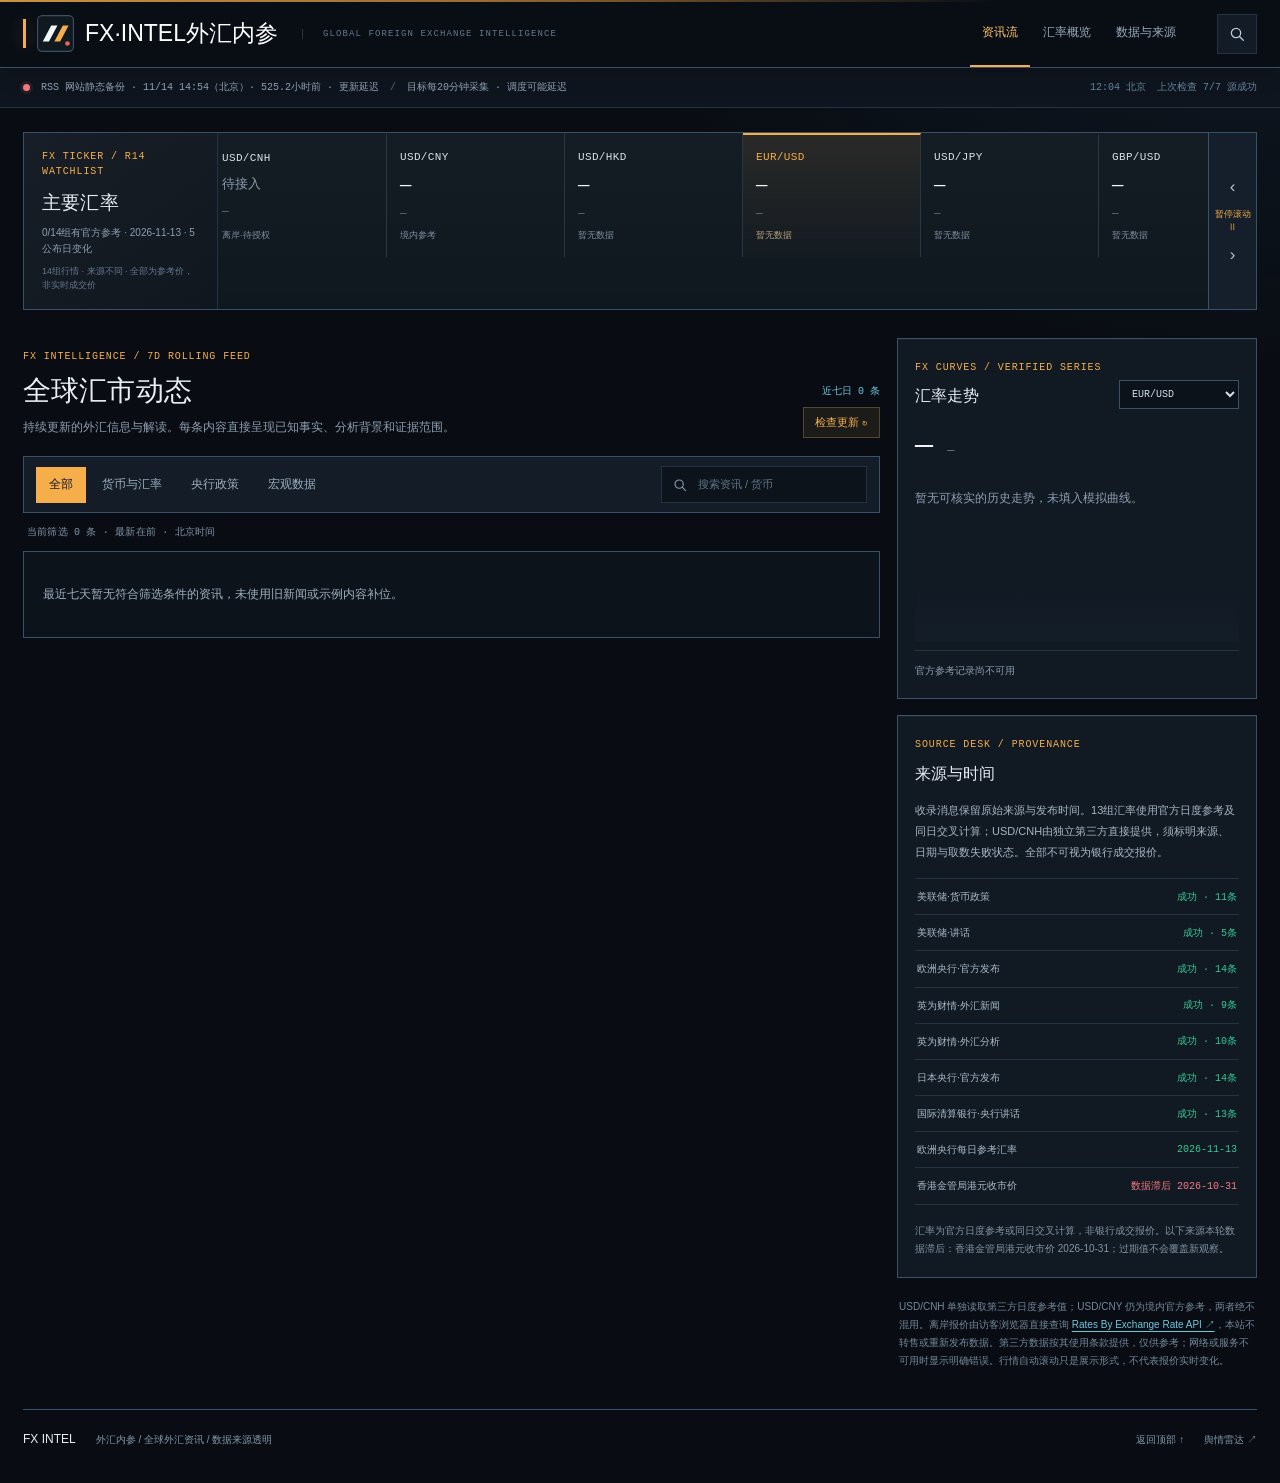
==== Fx/index.html @ 285aa1d3 "feat(Fx): mount FX INTEL vector logo and credit direct CNH provider in UI" ====
<!doctype html>
<html lang="zh-CN">
<head>
<meta charset="utf-8">
<meta name="viewport" content="width=device-width, initial-scale=1">
<meta name="theme-color" content="#090d13">
<meta name="description" content="外汇内参：最近七天全球汇市资讯、官方汇率参考数据与中文市场解读。">
<title>外汇内参｜全球汇市资讯与解读</title>
<link rel="icon" type="image/svg+xml" href="./assets/fx-intel-mark.svg">
<link rel="stylesheet" href="./style.css?v=20261114-logo-cnh">
<script src="./app.js?v=20261114-logo-cnh" defer></script>
</head>
<body>
<a class="skip-link" href="#latest-news">跳转到资讯流</a>
<header class="site-header" id="top">
  <div class="shell header-layout">
    <a class="site-name brand-lockup" href="./" aria-label="FX INTEL 外汇内参首页">
      <img class="brand-symbol" src="./assets/fx-intel-mark.svg" alt="" width="37" height="37">
      <span class="brand-words"><span class="brand-english">FX<span class="brand-signal" aria-hidden="true">·</span>INTEL</span><span class="brand-chinese">外汇内参</span></span>
    </a>
    <span class="header-description">GLOBAL FOREIGN EXCHANGE INTELLIGENCE</span>
    <nav class="site-nav" aria-label="网站导航">
      <a href="#latest-news" class="nav-current">资讯流</a>
      <a href="#market-overview">汇率概览</a>
      <a href="#market-chart">数据与来源</a>
    </nav>
    <button class="icon-search" id="header-search" type="button" title="搜索资讯" aria-label="搜索资讯"><svg viewBox="0 0 24 24" aria-hidden="true"><circle cx="10.7" cy="10.7" r="6.2"></circle><path d="m15.3 15.3 5.1 5.1"></path></svg></button>
  </div>
</header>
<div class="status-line">
  <div class="shell status-layout">
    <div><span class="status-light" id="status-light"></span><span id="latest-update">正在获取资讯更新时间</span><span class="status-divider">/</span><span>目标每20分钟采集 · 调度可能延迟</span></div>
    <div class="status-time"><span id="beijing-clock">北京时间</span><span id="source-health">信源检测中</span></div>
  </div>
</div>

<main class="shell">
  <section class="market-overview" id="market-overview" aria-label="14组货币对参考行情，包括第三方离岸人民币日度数据">
    <div class="market-title">
      <div class="section-kicker">FX TICKER / R14 WATCHLIST</div>
      <div class="market-title-row"><h2>主要汇率</h2><span id="market-updated">读取官方公布日…</span></div>
      <small class="market-disclaimer">14组行情 · 来源不同 · 全部为参考价，非实时成交价</small>
    </div>
    <div class="ticker-area">
      <div id="market-viewport" class="market-viewport" tabindex="0" role="region" aria-label="可横向滚动的14组外汇参考行情，鼠标悬停会暂停">
        <div id="market-grid" class="market-strip" aria-live="off"><div class="loading">正在读取有来源的汇率数据…</div></div>
      </div>
      <div class="ticker-controls" role="group" aria-label="行情滚动控制">
        <button id="ticker-prev" type="button" aria-label="向左查看前面的货币对" title="向左滚动">‹</button>
        <button id="ticker-toggle" type="button" aria-pressed="false">暂停滚动 Ⅱ</button>
        <button id="ticker-next" type="button" aria-label="向右查看更多货币对" title="向右滚动">›</button>
      </div>
    </div>
  </section>

  <div class="page-grid">
    <section class="feed-column" id="latest-news">
      <div class="feed-heading">
        <div>
          <span class="section-kicker">FX INTELLIGENCE / 7D ROLLING FEED</span>
          <h1>全球汇市动态</h1>
          <p>持续更新的外汇信息与解读。每条内容直接呈现已知事实、分析背景和证据范围。</p>
        </div>
        <div class="feed-live"><span id="article-count">加载中</span><button id="refresh-data" type="button">检查更新 <span aria-hidden="true">↻</span></button></div>
      </div>

      <div class="filter-row">
        <div class="filters" role="group" aria-label="资讯分类">
          <button class="filter active" type="button" data-filter="all" aria-pressed="true">全部</button>
          <button class="filter" type="button" data-filter="currency" aria-pressed="false">货币与汇率</button>
          <button class="filter" type="button" data-filter="policy" aria-pressed="false">央行政策</button>
          <button class="filter" type="button" data-filter="macro" aria-pressed="false">宏观数据</button>
        </div>
        <label class="search-field"><svg viewBox="0 0 24 24" aria-hidden="true"><circle cx="10.7" cy="10.7" r="6.2"></circle><path d="m15.3 15.3 5.1 5.1"></path></svg><input type="search" id="search" placeholder="搜索资讯 / 货币" aria-label="搜索最近七天资讯"></label>
      </div>

      <div class="feed-status" id="feed-status">最近七天 · 北京时间 · 最新在前</div>
      <div id="stream" class="news-stream" aria-live="polite"><p class="loading">资讯正在载入…</p></div>
      <div class="load-more-wrap"><button id="load-more" type="button" hidden>继续阅读 ↓</button></div>
    </section>

    <aside class="data-column" aria-label="汇率数据与信源核验">
      <section class="rail-section" id="market-chart">
        <div class="rail-heading"><div><span class="section-kicker">FX CURVES / VERIFIED SERIES</span><h2>汇率走势</h2></div><label><span class="sr-only">选择观察货币对</span><select id="chart-select" aria-label="选择观察货币对"><option value="EUR/USD">EUR/USD</option><option value="USD/CNH">USD/CNH · 第三方日度参考</option><option value="USD/CNY">USD/CNY · 境内</option><option value="USD/HKD">USD/HKD</option><option value="USD/JPY">USD/JPY</option><option value="GBP/USD">GBP/USD</option><option value="AUD/USD">AUD/USD</option><option value="NZD/USD">NZD/USD</option><option value="USD/CAD">USD/CAD</option><option value="USD/CHF">USD/CHF</option><option value="USD/SGD">USD/SGD</option><option value="EUR/GBP">EUR/GBP</option><option value="EUR/JPY">EUR/JPY</option><option value="EUR/CHF">EUR/CHF</option></select></label></div>
        <div class="chart-primary"><strong id="chart-value">—</strong><span id="chart-change">—</span></div>
        <div id="detail-chart" class="detail-chart" aria-label="已核验来源的汇率历史观察曲线"><p class="loading">正在读取历史记录…</p></div>
        <div id="chart-note" class="chart-note">官方工作日参考汇率 · 非实时报价</div>
      </section>
      <section class="rail-section" id="source-desk">
        <div class="rail-heading"><div><span class="section-kicker">SOURCE DESK / PROVENANCE</span><h2>来源与时间</h2></div></div>
        <p class="source-description">收录消息保留原始来源与发布时间。13组汇率使用官方日度参考及同日交叉计算；USD/CNH由独立第三方直接提供，须标明来源、日期与取数失败状态。全部不可视为银行成交报价。</p>
        <div id="source-list" class="source-list"><p class="loading">正在检查来源…</p></div>
        <div class="source-warning" id="market-warning">数据缺失或过期时直接标明，不填充模拟行情。</div>
      </section>
      <div class="rail-footnote">USD/CNH 单独读取第三方日度参考值；USD/CNY 仍为境内官方参考，两者绝不混用。离岸报价由访客浏览器直接查询 <a href="https://www.exchangerate-api.com" target="_blank" rel="noopener noreferrer">Rates By Exchange Rate API ↗</a>，本站不转售或重新发布数据。第三方数据按其使用条款提供，仅供参考；网络或服务不可用时显示明确错误。行情自动滚动只是展示形式，不代表报价实时变化。</div>
    </aside>
  </div>

  <footer class="footer">
    <div><strong>FX INTEL</strong><span>外汇内参 / 全球外汇资讯 / 数据来源透明</span></div>
    <div><a href="#top">返回顶部 ↑</a><a href="../radar/">舆情雷达 ↗</a></div>
  </footer>
</main>
</body>
</html>
---- Fx/style.css ----
/* FX Intelligence / dark financial workstation — precision, restrained amber, cool cyan.
   No serif typography. Quotes/news always bound to real sourced data. */
:root{
 --bg:#090d13;--bg2:#0d131b;--surface:#101821;--surface2:#15202b;
 --surface-hover:#192633;--ink:#e4edf4;--sub:#bdcbd8;--muted:#8d9eb0;
 --faint:#64778d;--line:#243344;--strong-line:#385068;
 --amber:#f5ae4a;--amber-bright:#ffc16b;--amber-fade:rgba(245,174,74,.10);
 --cyan:#6dc7dd;--up:#36c996;--down:#f47a81;
 --font:"PingFang SC","Hiragino Sans GB","Noto Sans SC","Source Han Sans SC","Microsoft YaHei",Arial,sans-serif;
 --mono:ui-monospace,SFMono-Regular,Menlo,Consolas,"Liberation Mono",monospace;
 font:400 13px/1.72 var(--font);color:var(--ink);background:var(--bg);color-scheme:dark;
 -webkit-font-smoothing:antialiased;text-rendering:optimizeLegibility;
}
*{box-sizing:border-box}html{scroll-behavior:smooth;scroll-padding-top:100px}
body{margin:0;background:radial-gradient(ellipse 65% 520px at 100% -40px,rgba(31,54,77,.26),transparent 78%),var(--bg);min-height:100vh}
a{text-decoration:none;color:inherit}a:hover{color:var(--amber)}
button,input,select{font:inherit;color:inherit}button{cursor:pointer}
a:focus-visible,button:focus-visible,input:focus-visible,select:focus-visible{outline:2px solid var(--amber);outline-offset:3px}
svg{display:block}.sr-only{position:absolute;width:1px;height:1px;margin:-1px;padding:0;overflow:hidden;clip:rect(0,0,0,0);white-space:nowrap;border:0}
.skip-link{position:absolute;left:12px;top:-100px;background:var(--amber);color:#0a0d12;padding:9px 14px;z-index:200}.skip-link:focus{top:8px}
.shell{max-width:1580px;margin:0 auto;padding:0 32px}
.site-header{position:sticky;top:0;z-index:45;background:rgba(10,15,22,.98);border-bottom:1px solid var(--strong-line);box-shadow:0 4px 24px rgba(0,0,0,.2);backdrop-filter:blur(12px)}
.site-header:before{content:"";height:2px;position:absolute;left:0;right:0;top:0;background:linear-gradient(90deg,var(--amber),#b97f39 38%,transparent 78%);opacity:.82}
.header-layout{display:flex;align-items:center;gap:24px;min-height:67px}
.site-name{display:flex;align-items:center;gap:11px;white-space:nowrap;font-size:23px;line-height:1.15;font-weight:500;letter-spacing:0;color:#fff}
.site-name:before{content:"";display:block;width:3px;height:29px;background:var(--amber);box-shadow:0 0 17px rgba(245,174,74,.32)}
.site-mark{font:400 10px var(--mono);letter-spacing:1.2px;color:var(--amber);margin-left:3px}
.header-description{font:400 10px var(--mono);letter-spacing:1.1px;color:var(--faint);border-left:1px solid var(--line);padding-left:20px;white-space:nowrap}
.site-nav{margin-left:auto;display:flex;align-items:center;align-self:stretch;gap:1px}
.site-nav a{display:flex;align-items:center;align-self:stretch;padding:0 16px;color:#98aabe;font-size:12px;font-weight:400;white-space:nowrap;border-bottom:2px solid transparent;transition:color .15s,background .15s}
.site-nav a:hover{color:var(--amber);background:rgba(255,255,255,.025)}
.site-nav a.nav-current{color:var(--amber-bright);border-bottom-color:var(--amber)}
.icon-search{margin-left:5px;border:1px solid var(--line);background:#121b26;padding:10px;color:var(--sub)}
.icon-search:hover{color:var(--amber);border-color:#725735}
.icon-search svg,.search-field svg{width:18px;height:18px;stroke:currentColor;stroke-width:1.7;fill:none;stroke-linecap:round}
.status-line{background:#0f151e;border-bottom:1px solid var(--line)}
.status-layout{display:flex;align-items:center;justify-content:space-between;gap:16px;min-height:39px;font:400 10px/1.5 var(--mono);color:#91a4b6}
.status-layout>div{display:flex;align-items:center;flex-wrap:wrap;gap:11px}
.status-light{height:7px;width:7px;flex:none;display:inline-block;border-radius:50%;background:#8b948e}
.status-light.good{background:var(--up);box-shadow:0 0 0 3px rgba(54,201,150,.08)}
.status-light.bad{background:var(--down);box-shadow:0 0 0 3px rgba(244,122,129,.09)}
.status-divider{color:#536779}.status-time{color:#6687a1}
/* Quote strip: clean ticker cells instead of marketing cards */
.market-overview{display:grid;grid-template-columns:194px minmax(0,1fr);align-items:stretch;gap:0;
 margin:24px 0 28px;border:1px solid var(--strong-line);
 background:#101720;box-shadow:inset 0 1px rgba(255,255,255,.035)}
.market-title{padding:16px 18px;border-right:1px solid var(--line);
 display:flex;flex-direction:column;justify-content:center;min-width:0;background:linear-gradient(145deg,#171e27,#10171e)}
.section-kicker{font:400 10px/1.5 var(--mono);letter-spacing:.9px;color:var(--amber);text-transform:uppercase}
.market-title-row h2{font-size:19px;font-weight:500;letter-spacing:.2px;margin:8px 0 5px}
.market-title-row span{display:block;color:var(--muted);font:400 10px/1.6 var(--font)}
.market-strip{display:grid;grid-template-columns:repeat(6,minmax(0,1fr));min-width:0}
.market-tile{display:flex;flex-direction:column;justify-content:space-between;align-items:flex-start;gap:10px;min-width:0;min-height:112px;
 text-align:left;border:0;border-right:1px solid var(--line);border-top:2px solid transparent;padding:15px 15px 12px;
 background:transparent;transition:background .18s,border-color .18s}
.market-tile:last-child{border-right:0}
.market-tile:hover{background:var(--surface-hover)}
.market-tile.active{border-top-color:var(--amber);background:linear-gradient(180deg,rgba(245,174,74,.095),rgba(245,174,74,.01))}
.tile-code{font:500 11px var(--mono);color:#bdcfdd;letter-spacing:.35px}
.market-tile.active .tile-code{color:var(--amber)}
.tile-amount{font:500 clamp(16px,1.62vw,21px)/1.1 var(--mono);font-variant-numeric:tabular-nums;letter-spacing:-.7px;color:#f0f5f8;white-space:nowrap}
.tile-bottom{display:flex;width:100%;justify-content:space-between;align-items:center;gap:5px}
.tile-delta{font:500 11px var(--mono);white-space:nowrap}
.tile-spark{height:25px;width:65px;flex:0 1 65px;min-width:0}
.positive{color:var(--up)}.negative{color:var(--down)}.neutral{color:var(--faint)}
.loading{color:var(--muted);padding:16px 0;font-size:12px;margin:0}
/* Content-led main: a single chronological event stream, side rail for distinct data. */
.page-grid{display:grid;grid-template-columns:minmax(0,2.12fr) minmax(290px,.84fr);gap:22px;align-items:start}
.feed-column{min-width:0}
.feed-heading{display:flex;align-items:end;justify-content:space-between;gap:20px;padding:6px 0 18px}
.feed-heading h1{font-weight:450;font-size:28px;letter-spacing:.15px;line-height:1.3;margin:7px 0 8px;color:#e8f0f5}
.feed-heading p{font-size:12px;font-weight:350;max-width:660px;line-height:1.75;color:var(--muted);margin:0}
.feed-live{display:flex;flex-direction:column;align-items:flex-end;gap:9px;flex:none;color:#8da0b1;font:400 10px var(--mono)}
.feed-live #article-count{color:var(--cyan)}
.feed-live button{font:400 11px var(--font);color:var(--amber);border:1px solid #544431;background:#1b1b1a;padding:7px 11px}
.feed-live button:hover{border-color:var(--amber);background:#2a251d}
.filter-row{display:flex;align-items:center;justify-content:space-between;flex-wrap:wrap;gap:12px;
 padding:9px 12px;border:1px solid var(--strong-line);background:#131c27}
.filters{display:flex;align-items:center;gap:3px;flex-wrap:wrap}
.filters button{border:1px solid transparent;background:none;color:#9dafbf;font-size:11.5px;padding:7px 12px}
.filters button:hover{color:var(--amber);background:#1c2834}
.filters button.active{background:var(--amber);color:#11151b;border-color:var(--amber);font-weight:500}
.search-field{display:flex;align-items:center;gap:8px;min-width:178px;max-width:254px;padding:7px 10px;
 background:#0c131b;border:1px solid var(--line);color:#859aaf}
.search-field:focus-within{border-color:var(--amber)}
.search-field svg{width:16px;height:16px;flex:none}
.search-field input{border:0;background:transparent;color:var(--ink);font-size:11px;min-width:0;width:160px;outline:none}
.search-field input::placeholder{color:#627589}
.feed-status{font:400 10px var(--mono);letter-spacing:.2px;color:#7f93a7;padding:12px 4px}
.news-stream{border:1px solid var(--strong-line);background:var(--bg2);box-shadow:inset 0 1px rgba(255,255,255,.035)}
.news-date{display:flex;align-items:center;gap:12px;padding:11px 20px 8px;font:500 10px var(--mono);color:var(--amber);
 background:#141d29;border-bottom:1px solid var(--line);letter-spacing:.3px}
.news-date:after{content:"";height:1px;flex:1;background:#344455;opacity:.55}
.news-item{display:grid;grid-template-columns:62px minmax(0,1fr);gap:18px;padding:19px 22px 21px;
 border-bottom:1px solid var(--line);scroll-margin-top:110px;position:relative;transition:background .18s}
.news-item:last-child{border-bottom:0}
.news-item:hover{background:#111c27}
.news-item:before{content:"";position:absolute;left:0;top:0;bottom:0;width:2px;background:transparent}
.news-item:hover:before{background:var(--amber)}
.item-time{font:400 11px var(--mono);color:var(--cyan);padding-top:4px;white-space:nowrap}
.item-time small{display:block;font:400 9px var(--mono);color:#6d8398;margin-top:6px}
.item-main{min-width:0}
.item-byline{display:flex;gap:10px;flex-wrap:wrap;align-items:center;font-size:10px;color:#8e9fb2}
.item-topic{font:500 10px var(--mono);letter-spacing:.2px;color:var(--amber);border-left:2px solid #b9844e;padding-left:8px}
.item-headline{font-size:clamp(16px,1.42vw,18px);line-height:1.55;font-weight:500;letter-spacing:.04px;color:#e7eef5;margin:10px 0 9px}
.item-dek{color:#b6c4d1;font-size:12px;font-weight:350;line-height:1.9;margin:0 0 10px}
.item-analysis{margin:13px 0 5px;padding:13px 15px;background:#13212c;border-left:2px solid #356782;position:relative}
.item-analysis:before{content:"RESEARCH / CONTEXT";display:block;font:400 9px var(--mono);color:var(--cyan);letter-spacing:.7px;margin:0 0 7px}
.item-analysis p{font-size:12px;line-height:1.92;color:#bdcfdb;font-weight:350;margin:0}
.item-analysis p+p{margin-top:8px}
.item-quote{display:flex;align-items:baseline;flex-wrap:wrap;gap:9px;padding:9px 0 2px;
 font-size:10px;color:#8a9eae}
.item-quote .pair{font:500 11px var(--mono);color:var(--cyan)}
.item-quote .rate{font:500 12px var(--mono);color:#e7f0f7}
.item-quote a{color:#a2c8d8;text-decoration:underline;text-decoration-color:#4c6170;text-underline-offset:3px}
.item-quote button,.quote-chart-link{border:0;background:none;padding:0;color:var(--amber);font:400 10px var(--font)}
.item-foot{display:flex;align-items:center;gap:15px;flex-wrap:wrap;margin-top:13px;padding-top:10px;border-top:1px dashed #344352}
.item-foot a,.item-foot button{font-size:10.5px;border:0;background:none;padding:0;color:var(--cyan)}
.item-foot a:hover,.item-foot button:hover{text-decoration:underline}
.proof{color:#768ba0;font-size:10px;margin-right:auto}
.proof.checked{color:var(--up)}
.proof-brief{background:#1a2631;border:1px solid #2b4457;margin-top:11px;padding:12px 14px;font-size:11px;color:#b7c8d4;line-height:1.88}
.proof-brief p{margin:0 0 8px}.proof-brief p:last-child{margin-bottom:0}
.proof-brief a{color:var(--amber);text-decoration:underline}
.claims{padding:11px 13px;background:#172630;border-left:2px solid var(--cyan);margin-top:11px}
.claims strong{font:500 10px var(--mono);color:var(--cyan)}
.claims p{margin:7px 0 0;font-size:11px;line-height:1.85;color:#c3d3dd}
.empty-state{padding:32px 19px;color:#9eb0c0;font-size:12px;background:var(--bg2)}
.load-more-wrap{text-align:center;padding:22px 0 32px}
.load-more-wrap button{padding:10px 24px;font:400 11px var(--font);border:1px solid var(--strong-line);background:#131d29;color:var(--amber)}
.load-more-wrap button:hover{border-color:var(--amber)}
/* Research/market data rail. Independent source facts only. */
.data-column{min-width:0}
.rail-section{background:#111923;border:1px solid var(--strong-line);margin:0 0 16px;padding:16px 17px 18px;box-shadow:inset 0 1px rgba(255,255,255,.04)}
.rail-heading{display:flex;align-items:end;justify-content:space-between;gap:9px}
.rail-heading h2{font-size:16px;font-weight:500;color:#e8eef4;margin:5px 0 0;letter-spacing:.1px}
.rail-heading select{font:400 10px var(--mono);background:#0c1219;border:1px solid var(--strong-line);color:#d0dfeb;padding:7px 8px;max-width:120px}
.chart-primary{display:flex;align-items:baseline;flex-wrap:wrap;gap:15px;margin:20px 0 9px}
.chart-primary strong{font:500 30px var(--mono);letter-spacing:-.7px;color:#f2f6f9}
.chart-primary span{font:500 12px var(--mono)}
.detail-chart{height:170px;width:100%;overflow:hidden;background:linear-gradient(0deg,rgba(46,76,95,.08),transparent 35%)}
.detail-chart svg{width:100%;height:100%}
.chart-note{border-top:1px solid var(--line);padding-top:11px;margin-top:8px;font-size:10px;color:#8b9eb1;line-height:1.8}
.source-description{font-size:11px;color:#a6b7c4;line-height:1.9;margin:13px 0 15px}
.source-list{border-top:1px solid var(--line)}
.source-row{display:flex;align-items:center;justify-content:space-between;gap:15px;border-bottom:1px solid var(--line);padding:9px 2px}
.source-row span{font-size:10px;color:#acbdcb;min-width:0}
.source-row small{font:400 10px var(--mono);color:var(--up);white-space:nowrap}
.source-row small.bad{color:var(--down)}
.source-warning{font-size:10px;line-height:1.85;color:#8396a6;margin-top:17px}
.rail-footnote{padding:4px 2px 14px;font-size:10px;line-height:1.82;color:#73899c}
.footer{border-top:1px solid var(--strong-line);margin:25px 0 0;padding:19px 0 33px;display:flex;justify-content:space-between;align-items:center;gap:18px}
.footer>div{display:flex;align-items:center;flex-wrap:wrap;gap:20px}
.footer strong{font-size:12px;font-weight:500}
.footer span,.footer a{color:#8397aa;font-size:10px}
@media(max-width:1360px){
 .shell{padding:0 23px}.market-overview{grid-template-columns:169px minmax(0,1fr)}
 .market-tile{padding:13px 10px}.tile-amount{font-size:17px}
 .page-grid{grid-template-columns:minmax(0,2fr) minmax(275px,.84fr);gap:17px}
 .header-description{font-size:9px}.site-nav a{padding:0 12px}
}
@media(max-width:1120px){
 .header-description{display:none}
 .market-overview{display:block}.market-title{border-right:0;border-bottom:1px solid var(--line);padding:13px 17px}
 .market-title-row{display:flex;align-items:baseline;gap:15px}.market-title-row h2{margin:0}
 .market-strip{min-height:104px}
 .page-grid{grid-template-columns:minmax(0,1.7fr) minmax(258px,.84fr)}
 .filters button{padding:7px 9px}
}
@media(max-width:800px){
 .site-header{position:static}.shell{padding:0 16px}
 .header-layout{min-height:61px;flex-wrap:wrap;gap:7px}
 .site-name{font-size:21px}.site-name:before{height:24px}
 .site-nav{width:100%;order:3;margin:0;height:39px;overflow-x:auto}
 .site-nav a{padding:0 13px;font-size:11px}
 .icon-search{margin-left:auto}
 .status-time{display:none!important}
 .market-overview{margin-top:14px}
 .market-strip{grid-template-columns:repeat(3,minmax(0,1fr))}
 .market-tile{min-height:100px;border-bottom:1px solid var(--line)}
 .market-tile:nth-child(3){border-right:0}
 .market-tile:nth-child(n+4){border-bottom:0}
 .page-grid{display:block}.data-column{display:grid;grid-template-columns:1fr 1fr;gap:14px}
 .rail-footnote{grid-column:1/-1}.rail-section{margin:0}
 .feed-heading h1{font-size:26px}
}
@media(max-width:580px){
 .shell{padding:0 12px}.status-layout{font-size:9px;padding-top:7px;padding-bottom:7px}
 .status-layout>div{gap:7px}.market-overview{margin:11px 0 24px}
 .market-title{padding:11px 12px}.market-title-row h2{font-size:17px}
 .market-strip{grid-template-columns:repeat(2,minmax(0,1fr))}
 .market-tile{min-height:90px;padding:10px 12px}
 .market-tile:nth-child(3){border-right:1px solid var(--line)}
 .market-tile:nth-child(2n){border-right:0}
 .market-tile:nth-child(-n+4){border-bottom:1px solid var(--line)}
 .tile-amount{font-size:18px}
 .feed-heading{display:block}.feed-heading h1{font-size:25px}
 .feed-heading p{font-size:11px}
 .feed-live{flex-direction:row;align-items:center;justify-content:space-between;margin-top:12px}
 .filter-row{display:block;padding:8px}.filters{gap:1px;flex-wrap:nowrap;overflow-x:auto}
 .filters button{padding:7px 8px;font-size:10px;white-space:nowrap}
 .search-field{max-width:none;margin-top:8px}.search-field input{width:100%}
 .news-item{display:block;padding:17px 13px 19px}
 .item-time{padding:0 0 6px;font-size:10px}.item-time small{display:inline;margin-left:10px}
 .item-headline{font-size:17px}.item-dek{font-size:11.5px}.item-analysis{padding:10px 12px}
 .data-column{display:block}.rail-section{margin:0 0 13px}
 .detail-chart{height:160px}
 .footer{display:block}.footer>div{margin:12px 0}
}
@media(prefers-reduced-motion:reduce){html{scroll-behavior:auto}}

/* R14 continuously moving, source-driven financial ticker.
   Repeated ticker-run is visual continuity only; content originates in one FX snapshot. */
.market-overview{grid-template-columns:194px minmax(0,1fr);overflow:hidden;gap:0}
.market-title{min-width:0}
.market-disclaimer{font:400 9px/1.55 var(--font);color:var(--faint);margin-top:8px}
.ticker-area{min-width:0;width:100%;display:flex;align-items:stretch;position:relative;background:#0f171f}
.market-viewport{flex:1;min-width:0;max-width:100%;overflow-x:auto;overflow-y:hidden;
  overscroll-behavior-x:contain;scrollbar-width:none;-webkit-overflow-scrolling:touch;
  background:linear-gradient(180deg,rgba(255,255,255,.025),transparent)}
.market-viewport::-webkit-scrollbar{display:none}
.market-strip{display:flex!important;grid-template-columns:none!important;align-items:stretch;
  width:max-content;min-width:0!important;min-height:0!important;gap:0}
.ticker-run{display:flex;align-items:stretch;flex:none;gap:0}
.market-tile{flex:0 0 178px;width:178px!important;min-width:178px;min-height:124px!important;
  padding:13px 13px 12px!important;border-right:1px solid #293745;
  justify-content:space-around;gap:5px}
.market-tile .tile-code{font-size:11px;color:#d7e2eb}
.market-tile .tile-amount{font-size:19px!important;letter-spacing:-.7px}
.market-tile .tile-amount.missing{font:400 13px/1.25 var(--font)!important;color:#8b9daf;letter-spacing:0}
.market-tile.unquoted .tile-delta{color:var(--faint)}
.tile-origin{color:#7e8e9e;font:400 9px/1.3 var(--font);
  white-space:nowrap;overflow:hidden;text-overflow:ellipsis;max-width:150px}
.market-tile.active .tile-origin{color:#b6a17b}
.tile-spark{max-width:67px;height:21px}
.ticker-controls{flex:0 0 48px;display:flex;flex-direction:column;justify-content:center;align-items:stretch;
  gap:2px;background:#141f2b;border-left:1px solid var(--strong-line);z-index:1}
.ticker-controls button{border:0;background:transparent;color:#b6c4d3;min-height:31px;
  padding:4px 2px;font:500 17px var(--font)}
.ticker-controls button:hover{background:#203140;color:var(--amber)}
.ticker-controls #ticker-toggle{font-size:9px;line-height:1.4;color:var(--amber);word-break:keep-all}
.rail-footnote a{color:var(--cyan);text-decoration:underline;text-underline-offset:3px}
@media(max-width:1120px){
 .market-overview{grid-template-columns:1fr}
 .market-title{border-right:0;border-bottom:1px solid var(--line);padding:11px 16px!important}
 .market-title-row{display:flex;align-items:baseline;gap:14px}
 .market-disclaimer{margin:3px 0 0}
 .ticker-area{min-height:120px}
 .market-tile{min-height:120px!important}
}
@media(max-width:800px){
 .market-strip{grid-template-columns:none!important}
 .market-tile,.market-tile:nth-child(3),.market-tile:nth-child(n+4){
   border-bottom:0!important;border-right:1px solid var(--line)!important}
 .market-tile{min-height:116px!important}
}
@media(max-width:580px){
 .market-tile{width:160px!important;min-width:160px;flex-basis:160px;padding:10px 11px!important;min-height:108px!important}
 .market-tile:nth-child(2n){border-right:1px solid var(--line)!important}
 .market-tile .tile-amount{font-size:18px!important}
 .ticker-controls{flex-basis:39px}
 .ticker-controls #ticker-toggle{font-size:8px}
 .market-title{padding:10px 12px!important}
 .market-title-row{display:block}
 .market-disclaimer{display:block;margin-top:3px}
}
@media(prefers-reduced-motion:reduce){
 .market-viewport{scroll-behavior:auto}
}
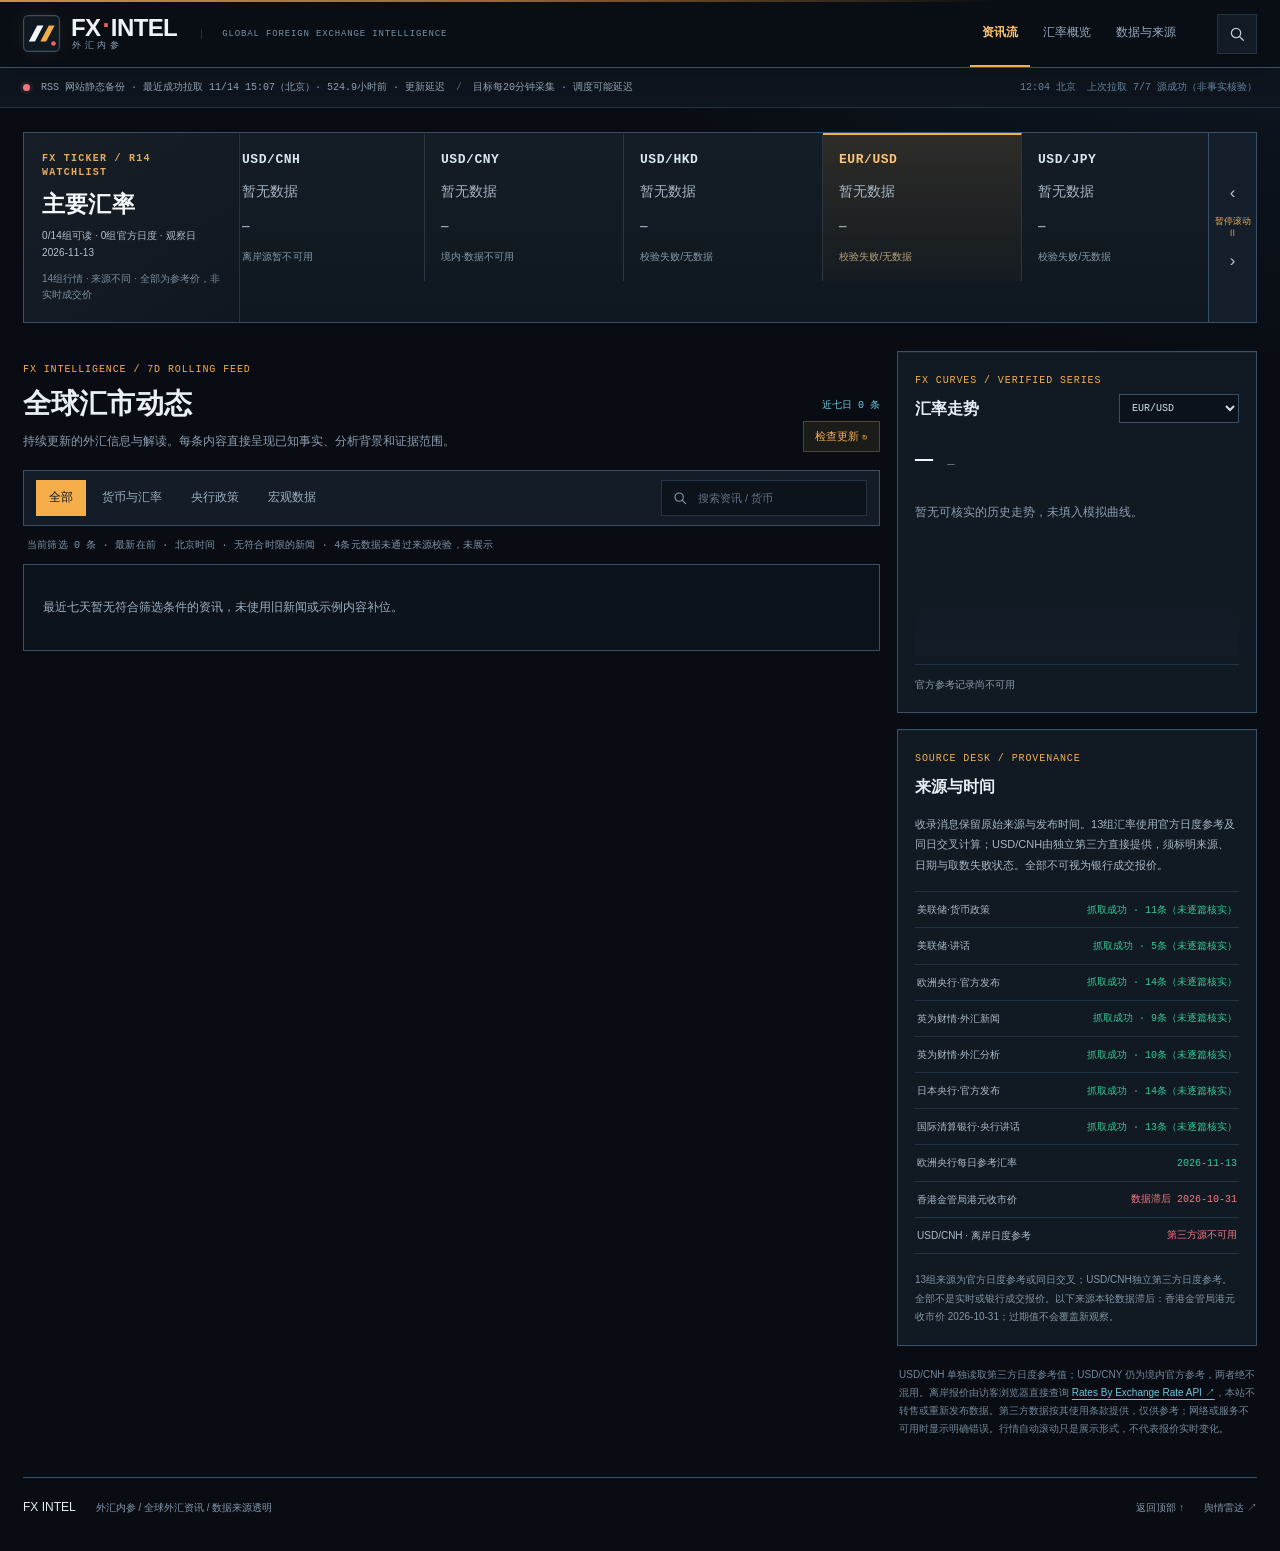
==== commit 20249cb9: "chore(Fx): cache-bust stronger typography and integrity bundle" ====
--- a/Fx/index.html
+++ b/Fx/index.html
@@ -7,8 +7,8 @@
 <meta name="description" content="外汇内参：最近七天全球汇市资讯、官方汇率参考数据与中文市场解读。">
 <title>外汇内参｜全球汇市资讯与解读</title>
 <link rel="icon" type="image/svg+xml" href="./assets/fx-intel-mark.svg">
-<link rel="stylesheet" href="./style.css?v=20261114-logo-cnh">
-<script src="./app.js?v=20261114-logo-cnh" defer></script>
+<link rel="stylesheet" href="./style.css?v=20261114-market-integrity-r1">
+<script src="./app.js?v=20261114-market-integrity-r1" defer></script>
 </head>
 <body>
 <a class="skip-link" href="#latest-news">跳转到资讯流</a>
--- a/Fx/style.css
+++ b/Fx/style.css
@@ -267,3 +267,75 @@
 @media(prefers-reduced-motion:reduce){
  .market-viewport{scroll-behavior:auto}
 }
+
+/* FX INTEL wordmark and monogram: display the actual SVG asset, not a text placeholder. */
+.site-name.brand-lockup{gap:11px;display:flex;align-items:center;flex:none;letter-spacing:0}
+.site-name.brand-lockup::before{display:none}
+.brand-symbol{display:block;flex:none;width:37px;height:37px;object-fit:contain;filter:drop-shadow(0 0 9px rgba(245,174,74,.08))}
+.brand-words{display:flex;flex-direction:column;gap:2px;align-items:flex-start}
+.brand-english{font:650 24px/.98 var(--font);color:#edf4f8;letter-spacing:-.6px;white-space:nowrap}
+.brand-signal{display:inline-block;color:#ee655c;margin:0 2px;position:relative;top:-2px;
+ font:700 25px/.6 var(--font);text-shadow:0 0 8px rgba(238,101,92,.14)}
+.brand-chinese{font:400 9px/1.1 var(--font);letter-spacing:3.6px;color:#8ea5b9;margin-left:1px}
+.header-description{color:#7591a7;letter-spacing:.85px}
+.feed-heading h1{font-weight:600}
+.rail-heading h2{font-weight:600}
+.market-title-row h2{font-weight:600}
+.item-headline{font-weight:600}
+.tile-code{font-weight:600}
+.site-nav a.nav-current{font-weight:600}
+.chart-single-note{padding:23px 12px;border:1px dashed #395066;background:#12202d;
+ color:#b1c6d5;font-size:11.5px;line-height:2}
+.source-row .third-party{color:var(--amber)}
+@media(max-width:800px){
+ .brand-symbol{width:34px;height:34px}
+ .brand-english{font-size:22px}
+ .brand-chinese{font-size:8.5px;letter-spacing:3.1px}
+}
+@media(max-width:580px){
+ .brand-symbol{width:32px;height:32px}
+ .brand-english{font-size:21px}
+ .brand-signal{font-size:23px}
+ .brand-chinese{font-size:8px}
+}
+
+/* Market typography refinement: distinct hierarchy, no new content modules. */
+.market-overview{grid-template-columns:216px minmax(0,1fr)}
+.market-title{padding:19px 18px}
+.market-title .section-kicker{font:600 10px/1.35 var(--mono);letter-spacing:1.25px;color:#e7ab5c}
+.market-title-row h2{font-family:var(--font);font-size:23px;font-weight:750;line-height:1.25;letter-spacing:.2px;color:#f5f8fb;margin:11px 0 8px}
+.market-title-row #market-updated{display:block;color:#b2c2ce;font:450 10px/1.75 var(--font);letter-spacing:.1px}
+.market-disclaimer{font:400 10px/1.6 var(--font);color:#798e9e;margin-top:9px;max-width:180px}
+.market-tile{flex:0 0 199px;width:199px!important;min-width:199px;min-height:148px!important;
+  display:grid;grid-template-rows:18px 32px 28px 17px;align-content:center;align-items:center;
+  gap:6px;justify-content:stretch;padding:14px 16px!important;transition:background-color .18s ease,border-color .18s ease}
+.market-tile .tile-code{display:block;color:#d8e6f0;font:750 13px/1.1 var(--mono);letter-spacing:.55px}
+.market-tile.active .tile-code{color:#ffc477}
+.market-tile .tile-amount{display:block;color:#f6f9fb;font:750 25px/1.13 var(--mono)!important;
+  letter-spacing:-.8px;font-variant-numeric:tabular-nums;white-space:nowrap}
+.market-tile .tile-amount.missing{color:#a6b6c4;font:550 14px/1.25 var(--font)!important;letter-spacing:0}
+.market-tile .tile-bottom{display:flex;align-items:center;justify-content:space-between;gap:10px;width:100%;min-width:0}
+.market-tile .tile-delta{font:700 12.5px/1.2 var(--mono);letter-spacing:.05px;white-space:nowrap}
+.market-tile .tile-delta.neutral{color:#94a5b4}
+.market-tile .tile-origin{font:400 10px/1.3 var(--font);color:#859aaa;max-width:165px;letter-spacing:.1px;overflow:hidden;white-space:nowrap;text-overflow:ellipsis}
+.market-tile .tile-spark{flex:0 1 73px;width:73px;max-width:73px;height:23px}
+.market-tile .tile-change-label{display:inline-block;font:500 9px var(--mono);color:#849bad;margin-right:4px}
+.market-tile.active{background:linear-gradient(180deg,rgba(245,174,74,.11),rgba(245,174,74,.018))}
+.market-tile:hover{background:#192633}
+.market-tile:focus-visible{outline-offset:-3px}
+@media(max-width:1120px){
+ .market-overview{grid-template-columns:1fr}
+ .market-title{padding:13px 16px}
+ .market-title-row h2{font-size:21px;margin:5px 0}
+ .market-disclaimer{max-width:none}
+ .market-tile{min-height:142px!important}
+}
+@media(max-width:580px){
+ .market-tile{flex-basis:178px;width:178px!important;min-width:178px;min-height:135px!important;
+  padding:10px 13px!important;grid-template-rows:17px 30px 24px 16px;gap:5px}
+ .market-tile .tile-code{font-size:12px}
+ .market-tile .tile-amount{font-size:22px!important}
+ .market-tile .tile-delta{font-size:11.5px}
+ .market-tile .tile-origin{font-size:9.5px}
+ .market-title-row h2{font-size:21px}
+}
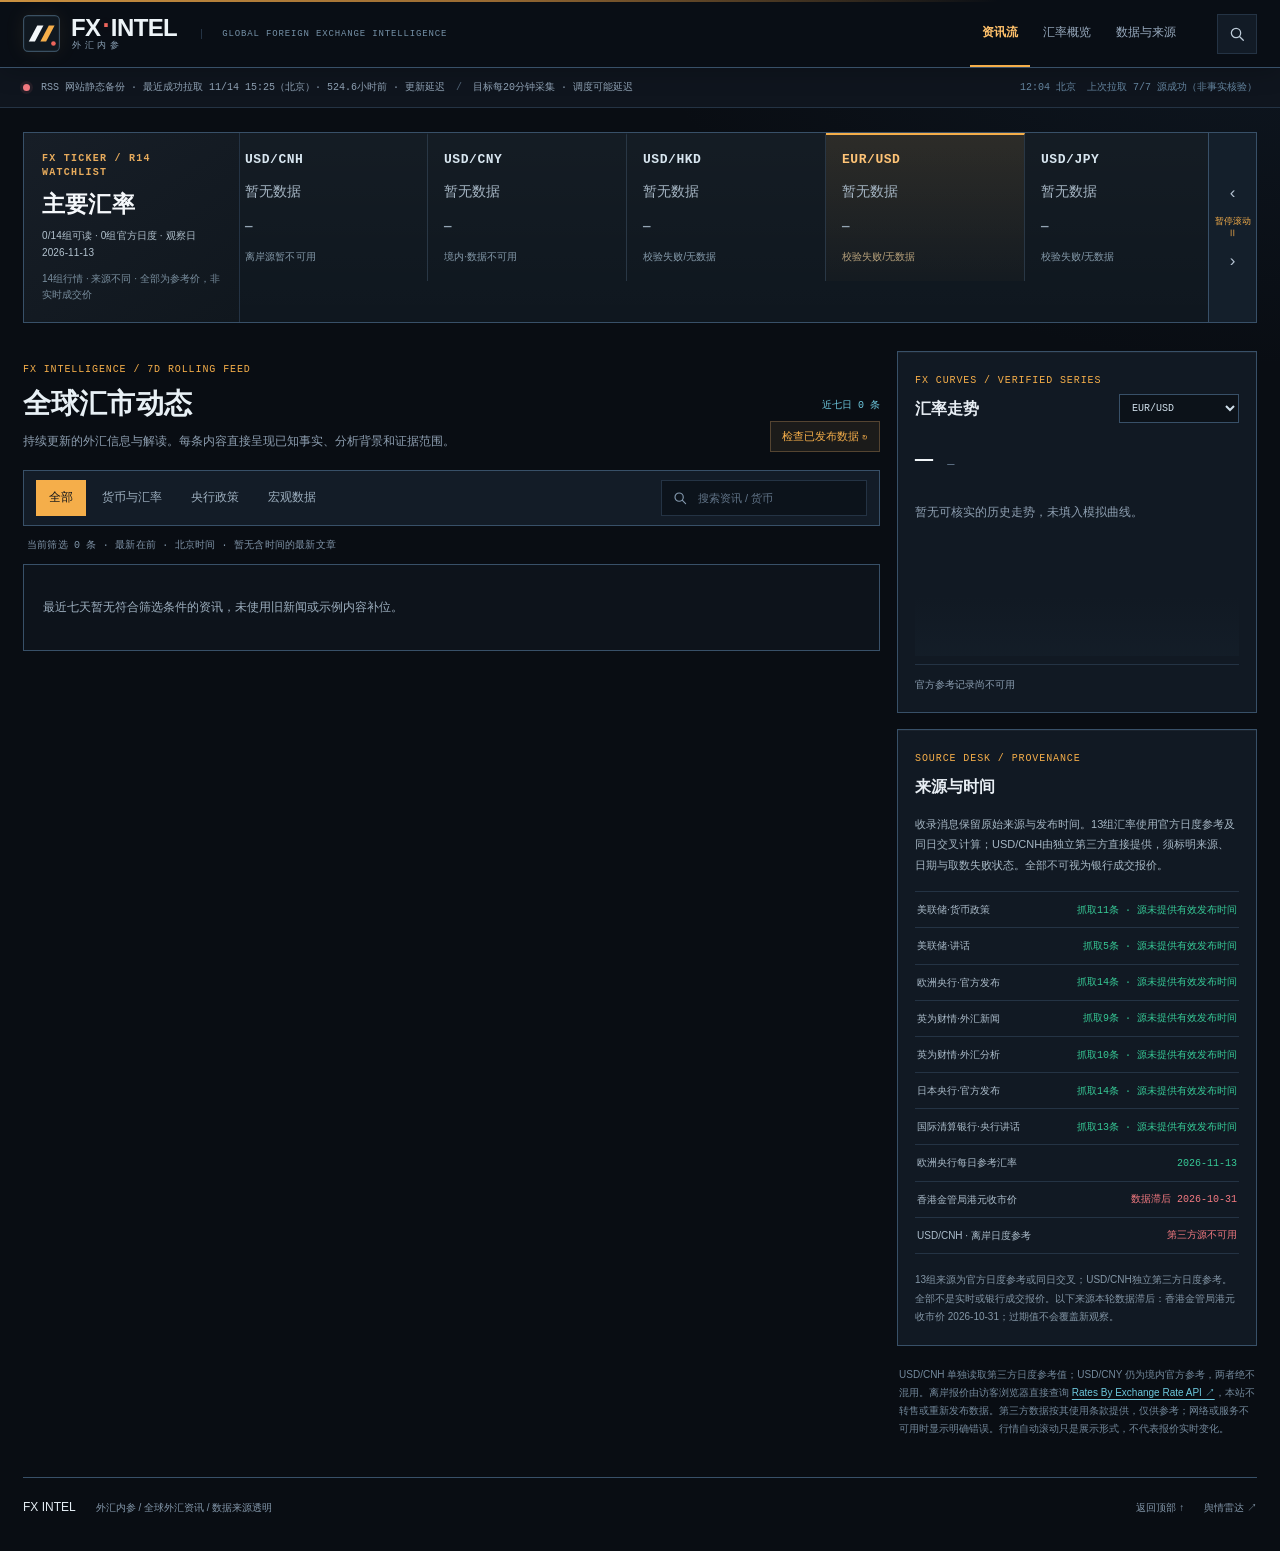
==== commit 2bad7772: "ux(Fx): label snapshot refresh honestly and display source publication freshness" ====
--- a/Fx/index.html
+++ b/Fx/index.html
@@ -8,7 +8,7 @@
 <title>外汇内参｜全球汇市资讯与解读</title>
 <link rel="icon" type="image/svg+xml" href="./assets/fx-intel-mark.svg">
 <link rel="stylesheet" href="./style.css?v=20261114-market-integrity-r1">
-<script src="./app.js?v=20261114-market-integrity-r1" defer></script>
+<script src="./app.js?v=20261114-source-freshness-r2" defer></script>
 </head>
 <body>
 <a class="skip-link" href="#latest-news">跳转到资讯流</a>
@@ -61,7 +61,7 @@
           <h1>全球汇市动态</h1>
           <p>持续更新的外汇信息与解读。每条内容直接呈现已知事实、分析背景和证据范围。</p>
         </div>
-        <div class="feed-live"><span id="article-count">加载中</span><button id="refresh-data" type="button">检查更新 <span aria-hidden="true">↻</span></button></div>
+        <div class="feed-live"><span id="article-count">加载中</span><button id="refresh-data" type="button" title="只读取已采集和已发布的数据快照，不会立即从所有 RSS 源抓取">检查已发布数据 <span aria-hidden="true">↻</span></button></div>
       </div>
 
       <div class="filter-row">
@@ -74,7 +74,7 @@
         <label class="search-field"><svg viewBox="0 0 24 24" aria-hidden="true"><circle cx="10.7" cy="10.7" r="6.2"></circle><path d="m15.3 15.3 5.1 5.1"></path></svg><input type="search" id="search" placeholder="搜索资讯 / 货币" aria-label="搜索最近七天资讯"></label>
       </div>
 
-      <div class="feed-status" id="feed-status">最近七天 · 北京时间 · 最新在前</div>
+      <div class="feed-status" id="feed-status">最近七天 · 原文发布时间与采集时间分开显示 · 最新在前</div>
       <div id="stream" class="news-stream" aria-live="polite"><p class="loading">资讯正在载入…</p></div>
       <div class="load-more-wrap"><button id="load-more" type="button" hidden>继续阅读 ↓</button></div>
     </section>
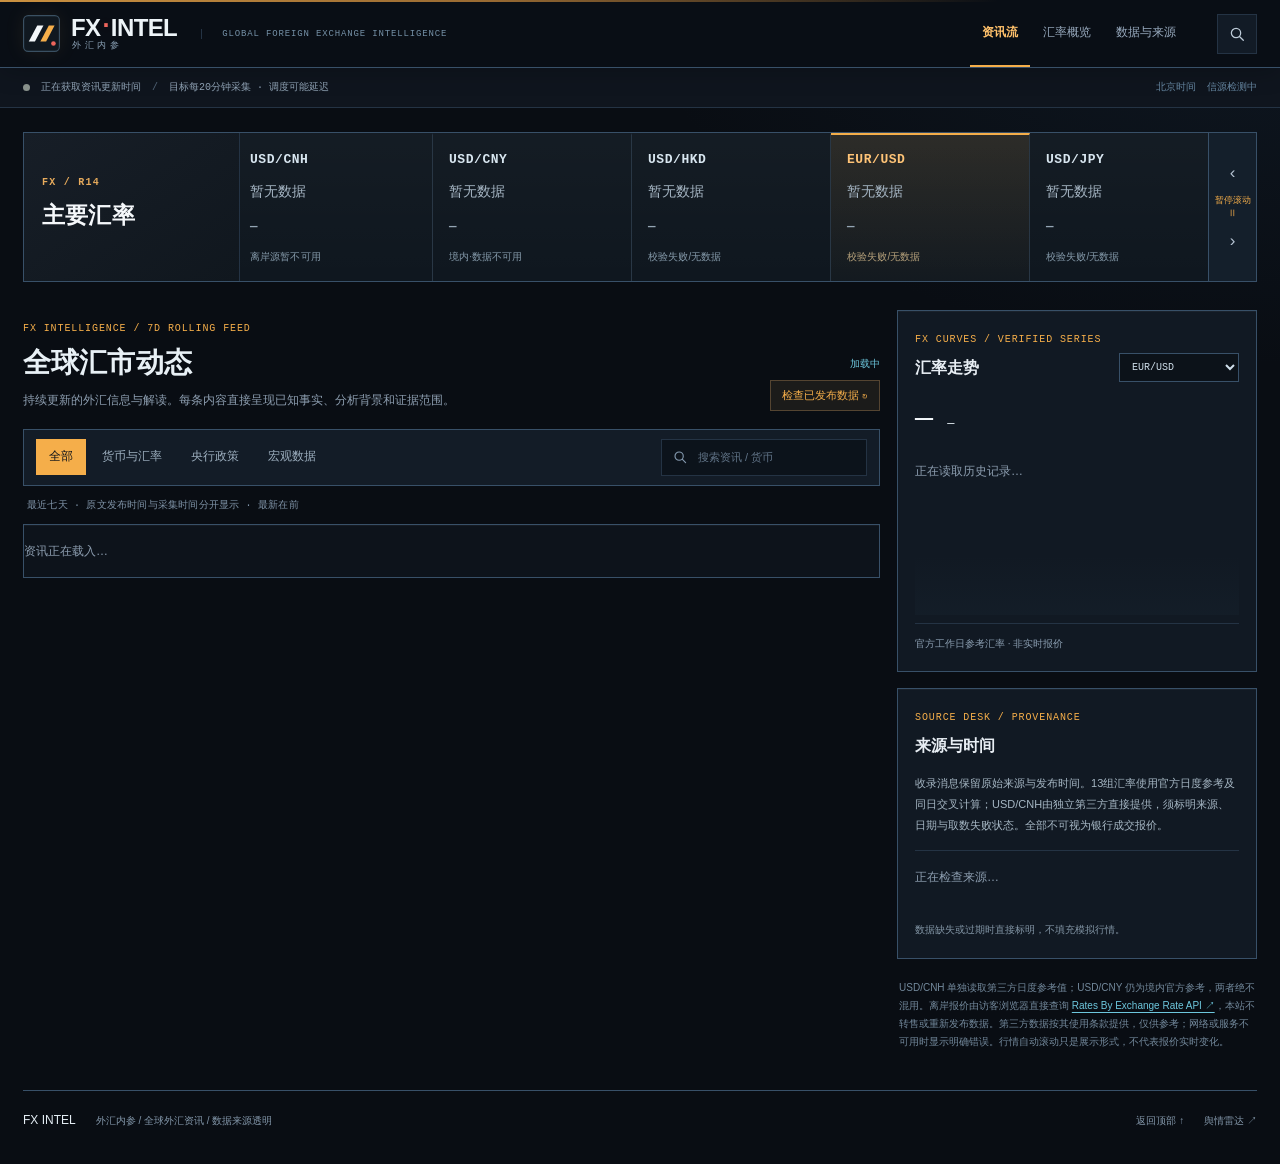
==== commit 3b2951b1: "style(Fx): drop duplicate R14 status and marketing disclaimer" ====
--- a/Fx/index.html
+++ b/Fx/index.html
@@ -7,8 +7,8 @@
 <meta name="description" content="外汇内参：最近七天全球汇市资讯、官方汇率参考数据与中文市场解读。">
 <title>外汇内参｜全球汇市资讯与解读</title>
 <link rel="icon" type="image/svg+xml" href="./assets/fx-intel-mark.svg">
-<link rel="stylesheet" href="./style.css?v=20261114-market-integrity-r1">
-<script src="./app.js?v=20261114-source-freshness-r2" defer></script>
+<link rel="stylesheet" href="./style.css?v=20261114-compact-ticker-r3">
+<script src="./app.js?v=20261114-compact-ticker-r3" defer></script>
 </head>
 <body>
 <a class="skip-link" href="#latest-news">跳转到资讯流</a>
@@ -37,9 +37,8 @@
 <main class="shell">
   <section class="market-overview" id="market-overview" aria-label="14组货币对参考行情，包括第三方离岸人民币日度数据">
     <div class="market-title">
-      <div class="section-kicker">FX TICKER / R14 WATCHLIST</div>
-      <div class="market-title-row"><h2>主要汇率</h2><span id="market-updated">读取官方公布日…</span></div>
-      <small class="market-disclaimer">14组行情 · 来源不同 · 全部为参考价，非实时成交价</small>
+      <div class="section-kicker">FX / R14</div>
+      <div class="market-title-row"><h2>主要汇率</h2></div>
     </div>
     <div class="ticker-area">
       <div id="market-viewport" class="market-viewport" tabindex="0" role="region" aria-label="可横向滚动的14组外汇参考行情，鼠标悬停会暂停">
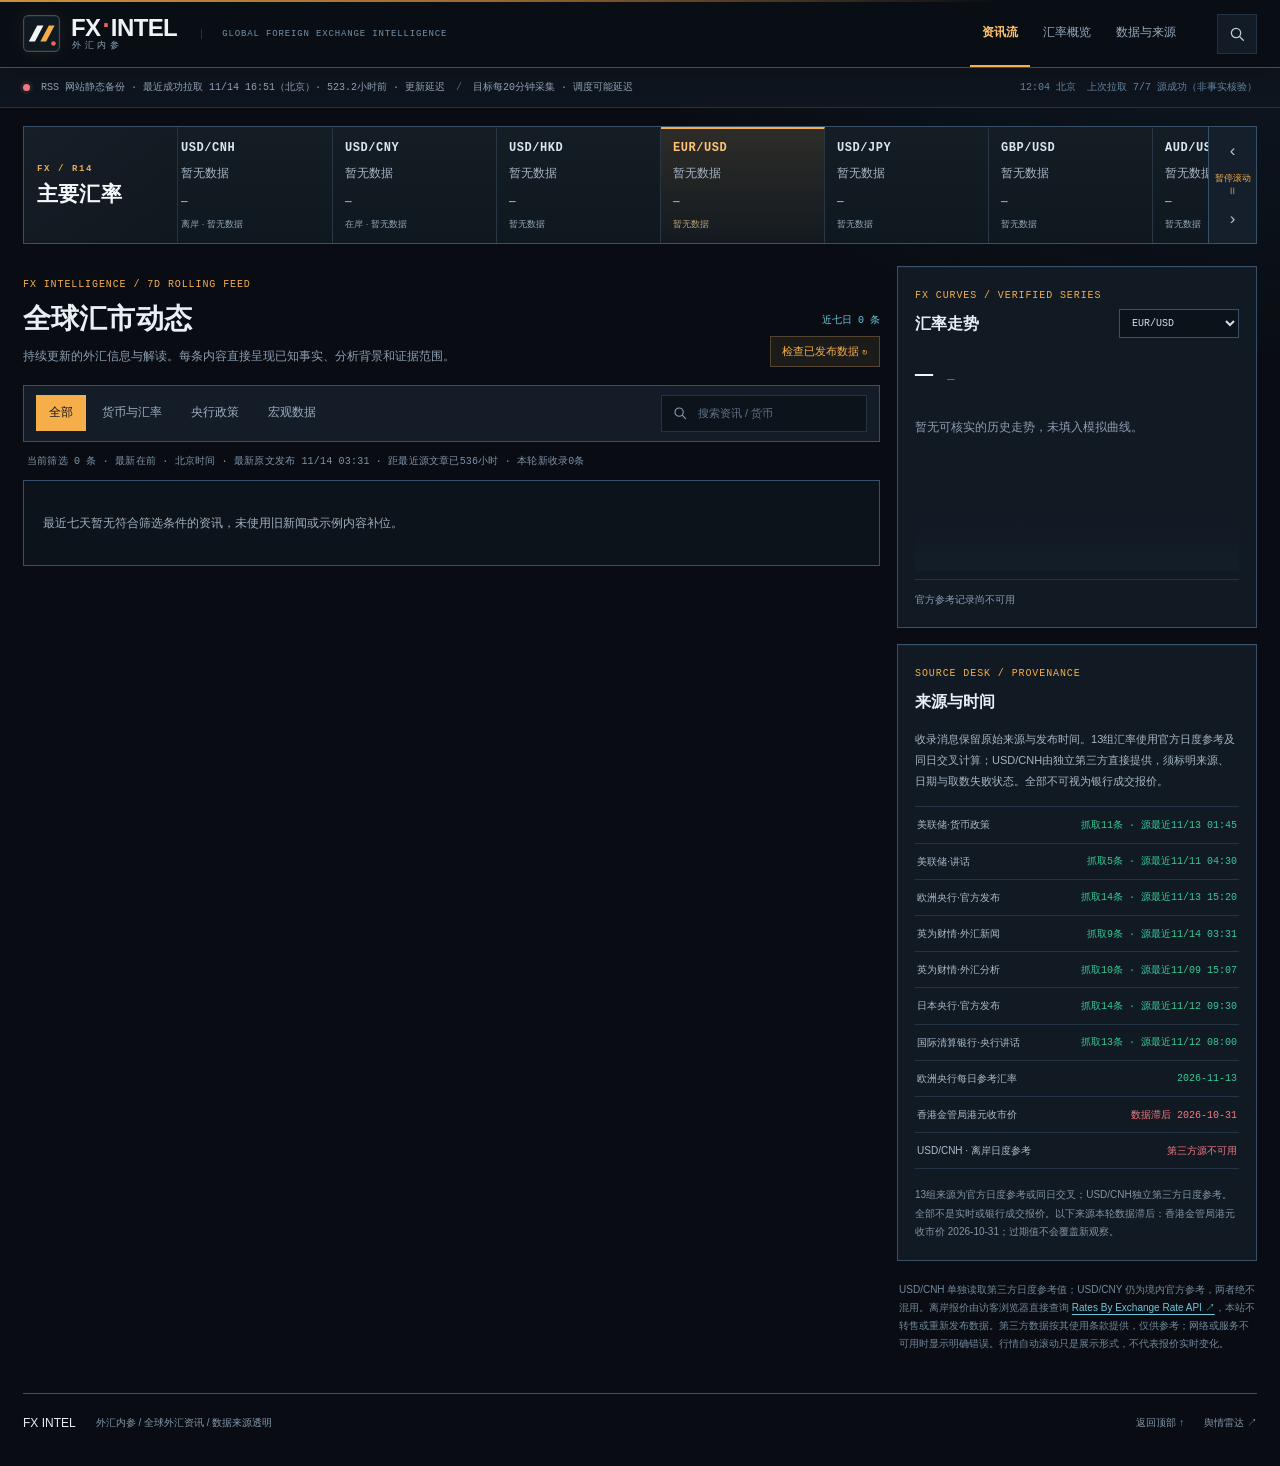
==== commit 85040d29: "chore(Fx): refresh compact R14 stylesheet version" ====
--- a/Fx/index.html
+++ b/Fx/index.html
@@ -7,7 +7,7 @@
 <meta name="description" content="外汇内参：最近七天全球汇市资讯、官方汇率参考数据与中文市场解读。">
 <title>外汇内参｜全球汇市资讯与解读</title>
 <link rel="icon" type="image/svg+xml" href="./assets/fx-intel-mark.svg">
-<link rel="stylesheet" href="./style.css?v=20261114-compact-ticker-r3">
+<link rel="stylesheet" href="./style.css?v=20261114-denser-r14-r4">
 <script src="./app.js?v=20261114-compact-ticker-r3" defer></script>
 </head>
 <body>
--- a/Fx/style.css
+++ b/Fx/style.css
@@ -339,3 +339,58 @@
  .market-tile .tile-origin{font-size:9.5px}
  .market-title-row h2{font-size:21px}
 }
+
+/* Compact R14 layout: provenance remains available in tile tooltip and Source Desk. */
+.market-overview{grid-template-columns:174px minmax(0,1fr)}
+.market-title{padding:16px 16px}
+.market-title .section-kicker{letter-spacing:1.6px}
+.market-title-row h2{margin:9px 0 0;font-size:23px;line-height:1.2}
+.market-tile .tile-origin{font-size:10px;font-weight:450;color:#95a8b8}
+@media(max-width:1120px){
+ .market-overview{grid-template-columns:1fr}
+ .market-title-row h2{margin:5px 0 0}
+}
+
+/* R14 density pass — compact financial quote cells, still easy to scan. */
+.market-overview{grid-template-columns:154px minmax(0,1fr);min-height:0;margin-top:18px;margin-bottom:22px}
+.market-title{padding:12px 13px}
+.market-title-row h2{font-size:21px;line-height:1.2;margin-top:6px}
+.market-title .section-kicker{font-size:9px;line-height:1.3}
+.market-tile{
+  flex:0 0 164px;width:164px!important;min-width:164px;
+  min-height:116px!important;
+  padding:9px 12px!important;
+  grid-template-rows:15px 27px 23px 14px;
+  gap:4px;align-content:center
+}
+.market-tile .tile-code{font-size:12px;line-height:1.05}
+.market-tile .tile-amount{font-size:23px!important;line-height:1.1}
+.market-tile .tile-bottom{gap:5px}
+.market-tile .tile-delta{font-size:11px}
+.market-tile .tile-change-label{font-size:8px;margin-right:3px}
+.market-tile .tile-spark{max-width:58px;width:58px;height:19px;flex-basis:58px}
+.market-tile .tile-origin{font-size:9px;line-height:1.2;max-width:140px}
+.market-tile .tile-amount.missing{font-size:12px!important}
+.ticker-area{min-height:0}
+@media(max-width:1120px){
+ .market-overview{grid-template-columns:1fr}
+ .market-title{padding:9px 13px!important}
+ .market-title-row h2{font-size:20px}
+ .ticker-area{min-height:0}
+ .market-tile{min-height:112px!important}
+}
+@media(max-width:800px){
+ .market-tile{min-height:110px!important}
+}
+@media(max-width:580px){
+ .market-overview{margin-top:11px;margin-bottom:18px}
+ .market-title{padding:8px 11px!important}
+ .market-title-row h2{font-size:19px}
+ .market-tile{flex:0 0 150px;width:150px!important;min-width:150px;min-height:108px!important;
+   padding:8px 10px!important;grid-template-rows:14px 26px 21px 13px;gap:4px}
+ .market-tile .tile-amount{font-size:21px!important}
+ .market-tile .tile-code{font-size:11.5px}
+ .market-tile .tile-delta{font-size:10px}
+ .market-tile .tile-spark{max-width:48px;width:48px;flex-basis:48px;height:17px}
+ .market-tile .tile-origin{font-size:8.5px}
+}
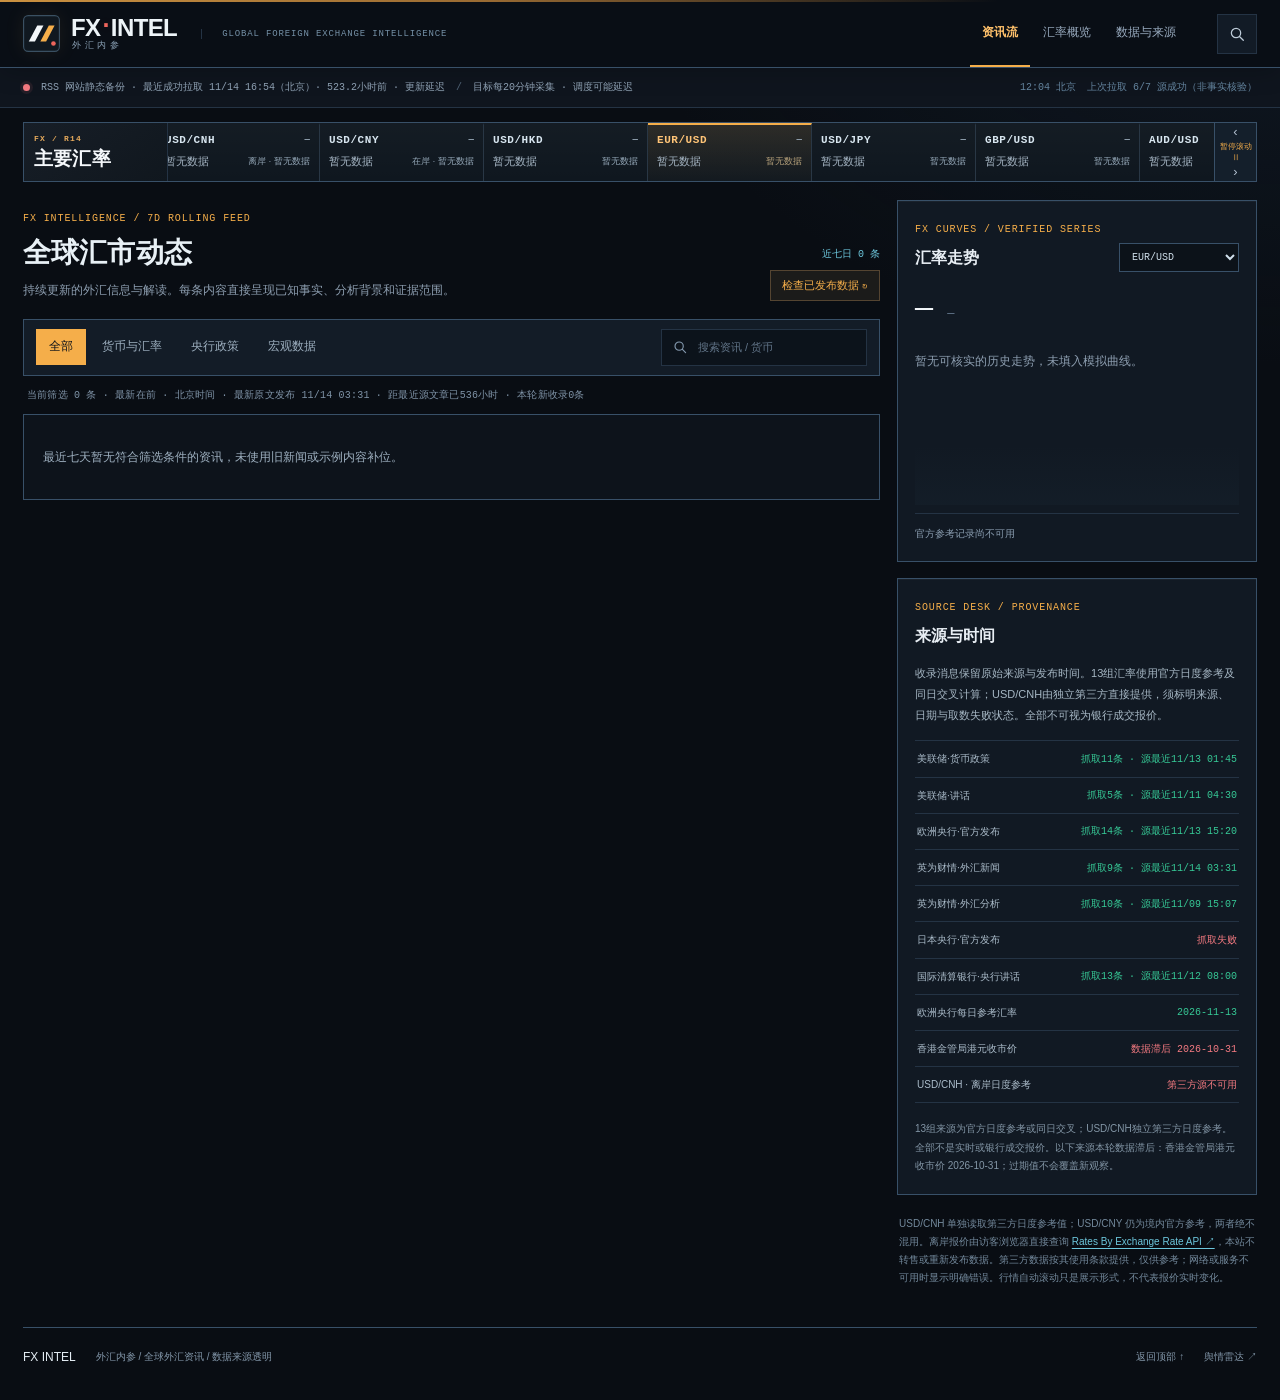
==== commit 08773f56: "chore(Fx): load new half-height R14 stylesheet without browser cache" ====
--- a/Fx/index.html
+++ b/Fx/index.html
@@ -7,7 +7,7 @@
 <meta name="description" content="外汇内参：最近七天全球汇市资讯、官方汇率参考数据与中文市场解读。">
 <title>外汇内参｜全球汇市资讯与解读</title>
 <link rel="icon" type="image/svg+xml" href="./assets/fx-intel-mark.svg">
-<link rel="stylesheet" href="./style.css?v=20261114-denser-r14-r4">
+<link rel="stylesheet" href="./style.css?v=20261114-half-height-r14-r5">
 <script src="./app.js?v=20261114-compact-ticker-r3" defer></script>
 </head>
 <body>
--- a/Fx/style.css
+++ b/Fx/style.css
@@ -394,3 +394,59 @@
  .market-tile .tile-spark{max-width:48px;width:48px;flex-basis:48px;height:17px}
  .market-tile .tile-origin{font-size:8.5px}
 }
+
+/* R14 half-height terminal ticker: two precise lines, no fabricated data. */
+.market-overview{grid-template-columns:144px minmax(0,1fr);margin-top:14px;margin-bottom:18px}
+.market-title{padding:7px 10px!important}
+.market-title .section-kicker{font-size:8px;line-height:1.2;letter-spacing:1.2px}
+.market-title-row h2{margin:4px 0 0;font-size:19px;line-height:1.15;font-weight:750}
+.market-tile{
+  flex:0 0 164px;width:164px!important;min-width:164px;
+  height:58px!important;min-height:58px!important;max-height:58px!important;
+  display:grid;grid-template-columns:minmax(0,1fr) max-content;
+  grid-template-rows:17px 24px;column-gap:3px;row-gap:1px;
+  align-content:center;align-items:center;justify-content:stretch;
+  padding:5px 9px!important
+}
+.market-tile .tile-code{grid-column:1;grid-row:1;font-size:11px;line-height:1.1;white-space:nowrap}
+.market-tile .tile-bottom{grid-column:2;grid-row:1;width:auto;justify-content:flex-end;min-width:0;gap:0}
+.market-tile .tile-delta{font-size:9px;line-height:1.1;white-space:nowrap}
+.market-tile .tile-change-label{font-size:8px;margin-right:2px}
+.market-tile .tile-amount{grid-column:1;grid-row:2;font-size:20px!important;line-height:1.1;white-space:nowrap}
+.market-tile .tile-amount.missing{font-size:11px!important}
+.market-tile .tile-origin{grid-column:2;grid-row:2;font-size:8.5px;max-width:69px;
+  text-align:right;white-space:nowrap;line-height:1.1}
+.market-tile .tile-spark{display:none}
+.ticker-area{min-height:58px}
+.ticker-controls{flex:0 0 42px;height:58px;min-height:58px;gap:0}
+.ticker-controls button{flex:1 1 0;min-height:0;height:auto;padding:0;font-size:13px;line-height:1.05}
+.ticker-controls #ticker-toggle{flex:1.2 1 0;font-size:8px}
+@media(max-width:1120px){
+ .market-overview{grid-template-columns:1fr}
+ .market-title{min-height:27px!important;padding:4px 12px!important;display:flex;
+  align-items:center;justify-content:flex-start;flex-direction:row;gap:10px}
+ .market-title-row{display:flex;align-items:center}
+ .market-title-row h2{margin:0;font-size:18px}
+ .market-tile{height:58px!important;min-height:58px!important;max-height:58px!important}
+ .ticker-area{min-height:58px}
+}
+@media(max-width:800px){
+ .market-tile{height:58px!important;min-height:58px!important;max-height:58px!important}
+}
+@media(max-width:580px){
+ .market-overview{margin-top:9px;margin-bottom:14px}
+ .market-title{min-height:26px!important;padding:4px 9px!important}
+ .market-title .section-kicker{font-size:8px}
+ .market-title-row h2{font-size:17px;margin:0}
+ .market-tile{flex:0 0 150px;width:150px!important;min-width:150px;
+   height:54px!important;min-height:54px!important;max-height:54px!important;
+   grid-template-rows:15px 23px;padding:4px 8px!important;gap:1px}
+ .market-tile .tile-code{font-size:10.5px}
+ .market-tile .tile-amount{font-size:19px!important}
+ .market-tile .tile-delta{font-size:8.5px}
+ .market-tile .tile-origin{font-size:8px}
+ .ticker-area{min-height:54px}
+ .ticker-controls{height:54px;min-height:54px;flex-basis:38px}
+ .ticker-controls button{min-height:0;padding:0;font-size:12px}
+ .ticker-controls #ticker-toggle{font-size:7.5px}
+}
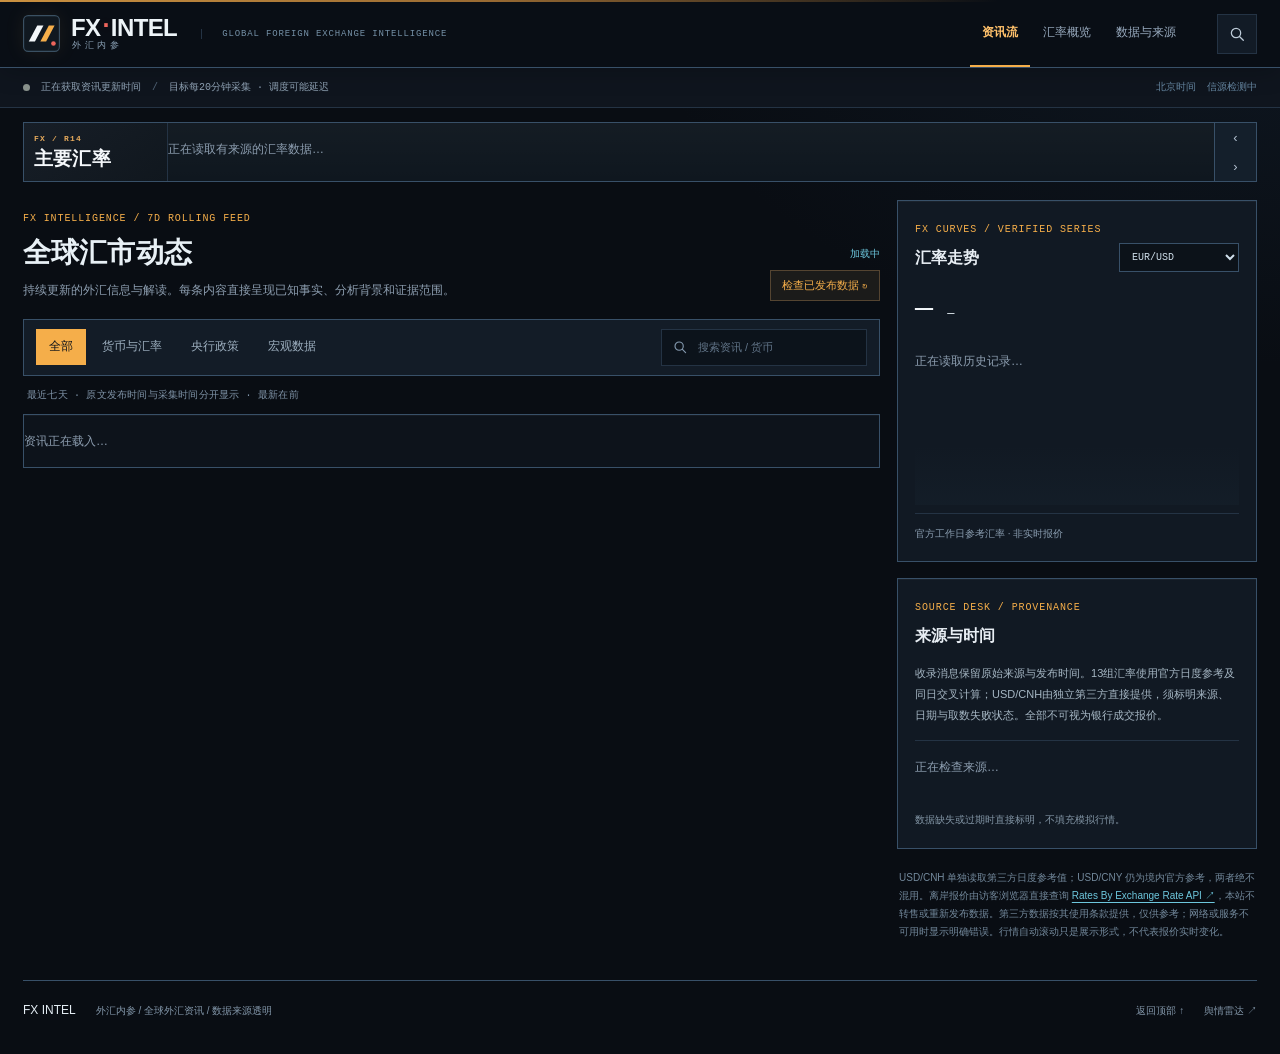
==== commit 837c0759: "style(Fx): remove pause toggle; keep continuous ticker and previous/next controls" ====
--- a/Fx/index.html
+++ b/Fx/index.html
@@ -7,8 +7,8 @@
 <meta name="description" content="外汇内参：最近七天全球汇市资讯、官方汇率参考数据与中文市场解读。">
 <title>外汇内参｜全球汇市资讯与解读</title>
 <link rel="icon" type="image/svg+xml" href="./assets/fx-intel-mark.svg">
-<link rel="stylesheet" href="./style.css?v=20261114-half-height-r14-r5">
-<script src="./app.js?v=20261114-compact-ticker-r3" defer></script>
+<link rel="stylesheet" href="./style.css?v=20261114-no-pause-r6">
+<script src="./app.js?v=20261114-no-pause-r6" defer></script>
 </head>
 <body>
 <a class="skip-link" href="#latest-news">跳转到资讯流</a>
@@ -46,7 +46,6 @@
       </div>
       <div class="ticker-controls" role="group" aria-label="行情滚动控制">
         <button id="ticker-prev" type="button" aria-label="向左查看前面的货币对" title="向左滚动">‹</button>
-        <button id="ticker-toggle" type="button" aria-pressed="false">暂停滚动 Ⅱ</button>
         <button id="ticker-next" type="button" aria-label="向右查看更多货币对" title="向右滚动">›</button>
       </div>
     </div>
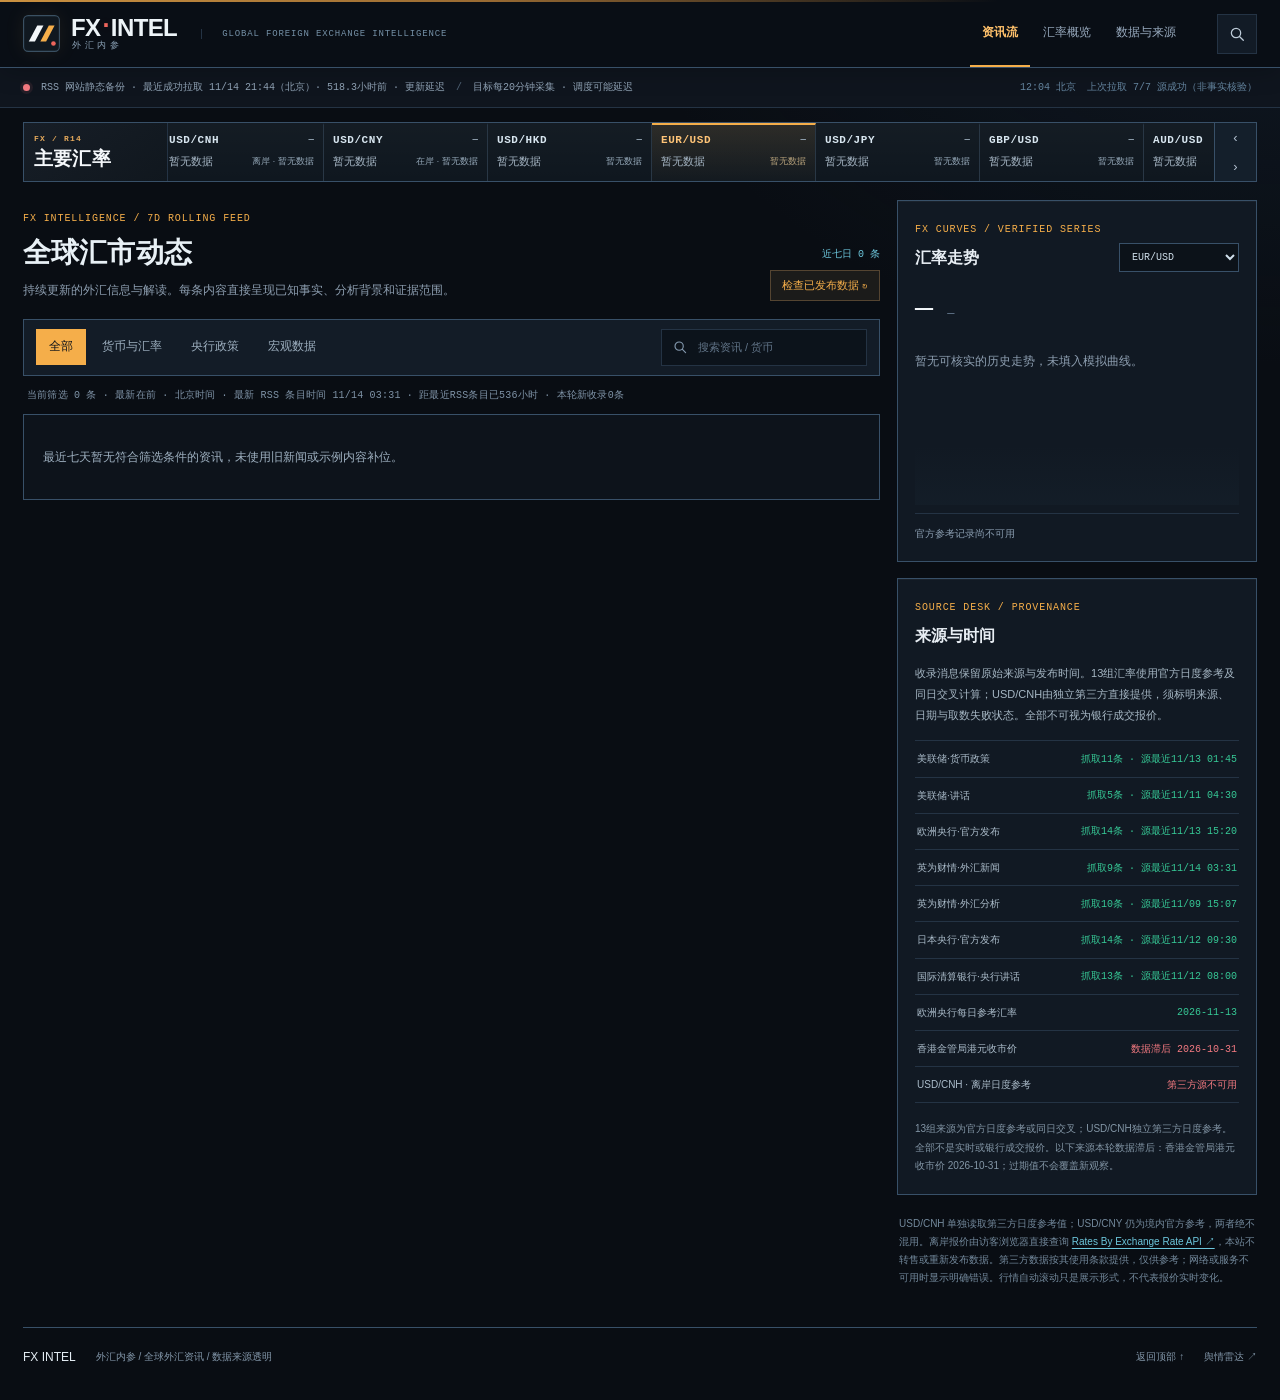
==== commit 02ba9b67: "chore(Fx): refresh frontend bundle to pick up new RSS validation" ====
--- a/Fx/index.html
+++ b/Fx/index.html
@@ -7,8 +7,8 @@
 <meta name="description" content="外汇内参：最近七天全球汇市资讯、官方汇率参考数据与中文市场解读。">
 <title>外汇内参｜全球汇市资讯与解读</title>
 <link rel="icon" type="image/svg+xml" href="./assets/fx-intel-mark.svg">
-<link rel="stylesheet" href="./style.css?v=20261114-no-pause-r6">
-<script src="./app.js?v=20261114-no-pause-r6" defer></script>
+<link rel="stylesheet" href="./style.css?v=20261115-coverage-r7">
+<script src="./app.js?v=20261115-coverage-r7" defer></script>
 </head>
 <body>
 <a class="skip-link" href="#latest-news">跳转到资讯流</a>
--- a/Fx/style.css
+++ b/Fx/style.css
@@ -450,3 +450,7 @@
  .ticker-controls button{min-height:0;padding:0;font-size:12px}
  .ticker-controls #ticker-toggle{font-size:7.5px}
 }
+
+/* Pause toggle removed: arrows remain as simple manual navigation. */
+.ticker-controls{justify-content:stretch}
+.ticker-controls button{flex:1 1 50%;min-height:0}
